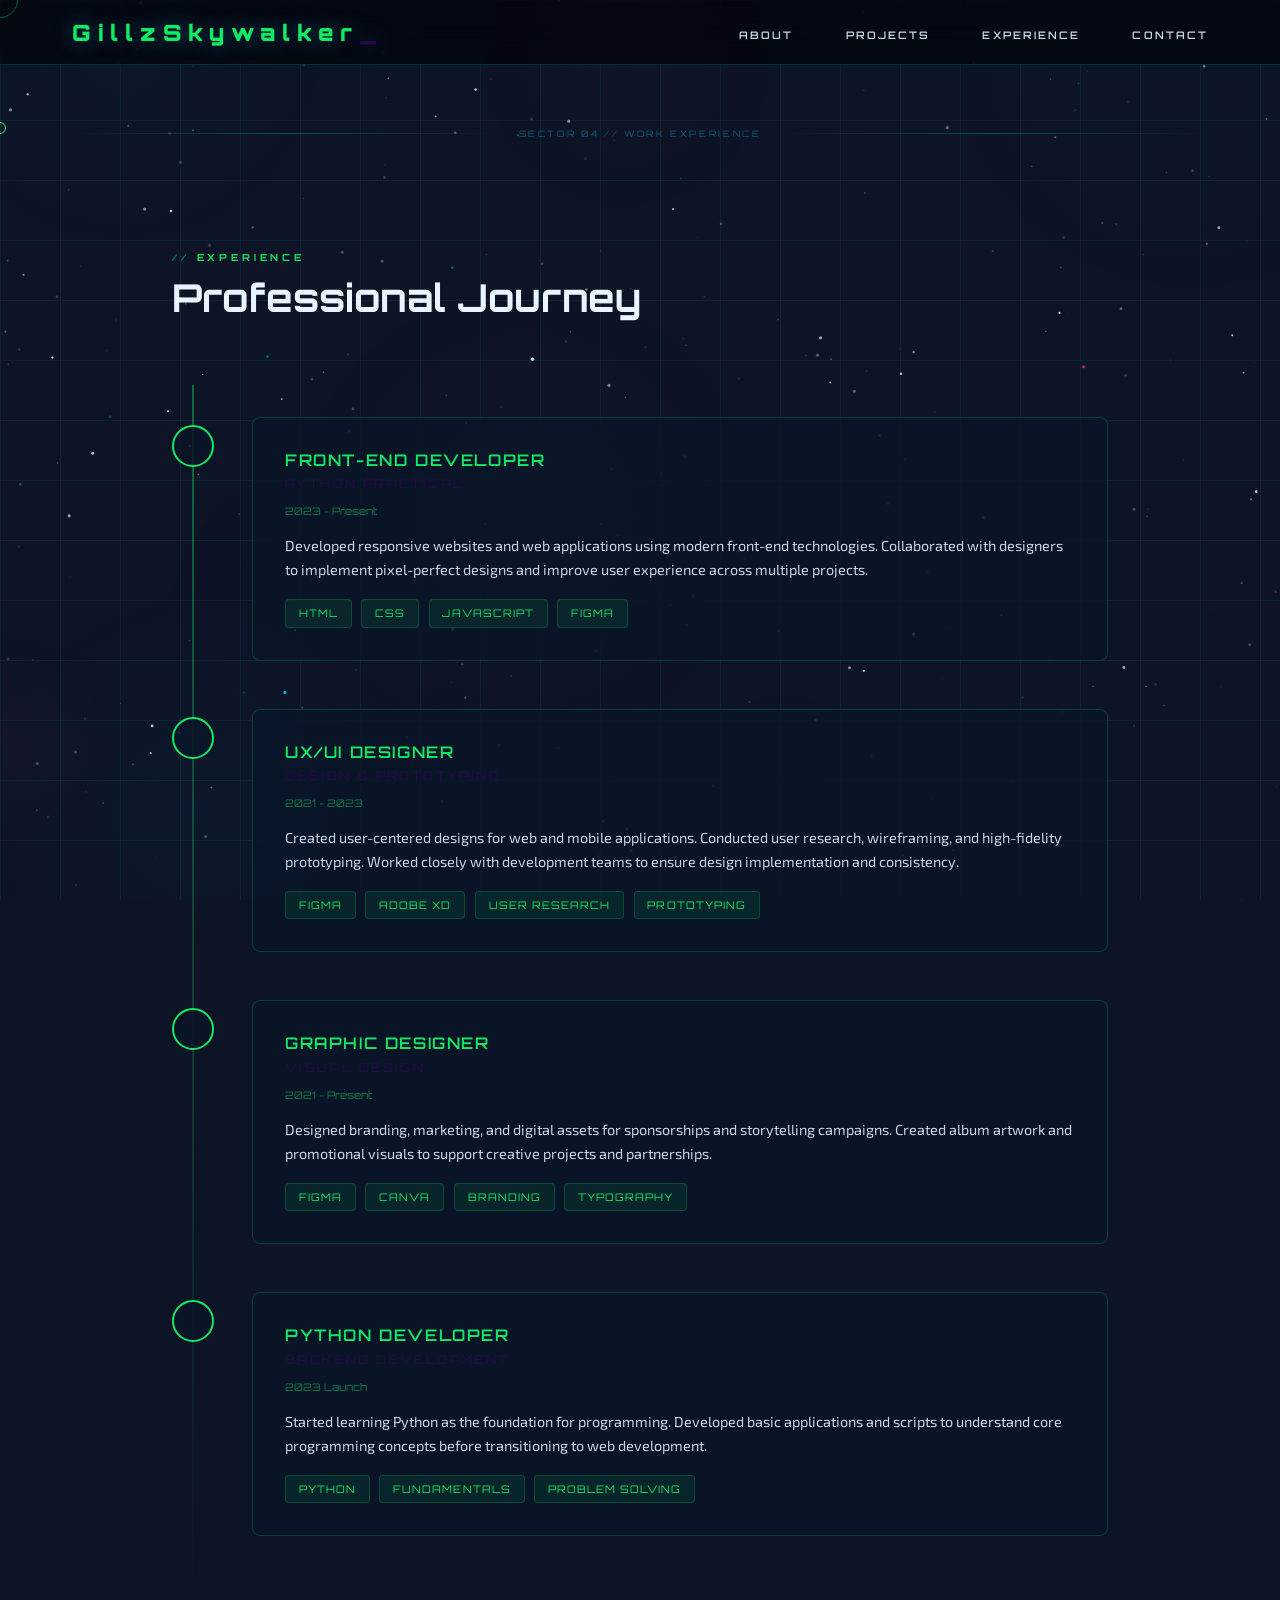
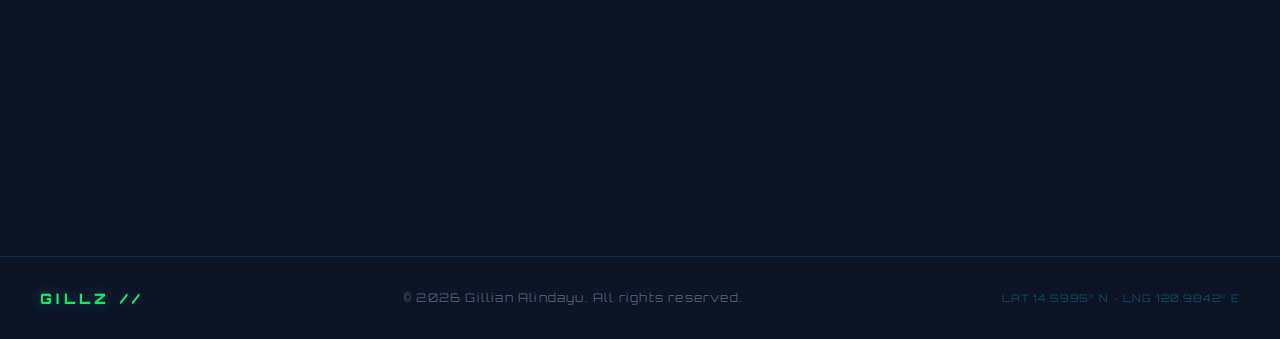
==== experience.html @ 7b13d386 "90% finished just need finalization" ====
<!DOCTYPE html>
<html lang="en">
<head>
  <meta charset="UTF-8">
  <meta name="viewport" content="width=device-width, initial-scale=1.0">
  <title>Experience - GILLZ</title>
  <link href="https://fonts.googleapis.com/css2?family=Orbitron:wght@400;600;700;900&family=Exo+2:ital,wght@0,300;0,400;0,600;1,300&display=swap" rel="stylesheet">
  <link rel="stylesheet" href="https://cdnjs.cloudflare.com/ajax/libs/font-awesome/6.4.0/css/all.min.css">
  <link rel="stylesheet" href="styles.css">
  <style>
    :root {
      --void: #0d1426;
      --deep: #0f1830;
      --nebula-blue: #132440;
      --star-white: #e8f4ff;
      --cyan: #12ea65;
      --cyan-dim: rgba(18,234,101,0.12);
      --cyan-glow: rgba(0,212,255,0.4);
      --magenta: #2a0a4a;
      --mag-dim: rgba(255,45,120,0.12);
      --gold: #ffd166;
      --text-body: #c8d8e8;
      --grid-line: rgba(0,212,255,0.08);
      --card-bg: rgba(10,22,40,0.85);
    }

    * {
      margin: 0;
      padding: 0;
      box-sizing: border-box;
    }

    html {
      scroll-behavior: smooth;
    }

    body {
      font-family: 'Exo 2', sans-serif;
      background-color: var(--void);
      color: var(--star-white);
      overflow-x: hidden;
      cursor: none;
    }

    /* ─── CANVAS & GRID ─── */
    #starfield {
      position: fixed;
      top: 0;
      left: 0;
      width: 100%;
      height: 100%;
      z-index: 0;
      pointer-events: none;
    }

    body::before {
      content: '';
      position: fixed;
      inset: 0;
      background-image:
        linear-gradient(var(--grid-line) 1px, transparent 1px),
        linear-gradient(90deg, var(--grid-line) 1px, transparent 1px);
      background-size: 60px 60px;
      z-index: 1;
      pointer-events: none;
    }

    /* ─── CUSTOM CURSOR ─── */
    .cursor {
      width: 12px;
      height: 12px;
      border: 1.5px solid var(--cyan);
      border-radius: 50%;
      position: fixed;
      pointer-events: none;
      transform: translate(-50%, -50%);
      transition: transform 0.1s, width 0.2s, height 0.2s, background 0.2s;
      z-index: 10000;
      mix-blend-mode: screen;
    }

    .cursor-ring {
      width: 36px;
      height: 36px;
      border: 1px solid rgba(18,234,101,0.4);
      border-radius: 50%;
      position: fixed;
      pointer-events: none;
      transform: translate(-50%, -50%);
      transition: transform 0.12s ease-out, width 0.3s, height 0.3s;
      z-index: 9999;
    }

    /* ─── NAV ─── */
    header {
      position: fixed;
      top: 0;
      width: 100%;
      z-index: 1000;
      backdrop-filter: blur(16px);
      background: rgba(2,4,9,0.7);
      border-bottom: 1px solid rgba(0,212,255,0.2);
    }

    .navbar {
      max-width: 1200px;
      margin: 0 auto;
      display: flex;
      align-items: center;
      justify-content: space-between;
      padding: 0 2rem;
      height: 64px;
    }

    .brand {
      font-family: 'Orbitron', monospace;
      font-size: 1.4rem;
      font-weight: 900;
      letter-spacing: 0.3em;
      color: var(--cyan);
      text-shadow: 0 0 20px var(--cyan-glow);
      position: relative;
    }

    .nav-links {
      display: flex;
      list-style: none;
      gap: 2.5rem;
    }

    .nav-links a {
      font-family: 'Orbitron', monospace;
      font-size: 0.65rem;
      font-weight: 600;
      letter-spacing: 0.2em;
      text-transform: uppercase;
      color: var(--text-body);
      text-decoration: none;
      position: relative;
      transition: color 0.3s;
    }

    .nav-links a:hover {
      color: var(--cyan);
    }

    /* ─── SECTION DIVIDER ─── */
    .section-divider {
      display: flex;
      align-items: center;
      gap: 1rem;
      max-width: 1200px;
      margin: 0 auto;
      padding: 0 2rem;
      margin-top: 8rem;
      position: relative;
      z-index: 2;
    }

    .section-divider::before,
    .section-divider::after {
      content: '';
      flex: 1;
      height: 1px;
      background: linear-gradient(90deg, transparent, rgba(0,212,255,0.3), transparent);
    }

    .section-divider span {
      font-family: 'Orbitron', monospace;
      font-size: 0.55rem;
      letter-spacing: 0.3em;
      color: rgba(0,212,255,0.4);
      text-transform: uppercase;
      white-space: nowrap;
    }

    /* ─── EXPERIENCE SECTION ─── */
    .experience-section {
      padding: 7rem 2rem;
      max-width: 1000px;
      margin: 0 auto;
      position: relative;
      z-index: 2;
    }

    .section-header {
      margin-bottom: 4rem;
    }

    .section-header h2 {
      font-family: 'Orbitron', monospace;
      font-size: 0.6rem;
      letter-spacing: 0.4em;
      color: var(--cyan);
      text-transform: uppercase;
      margin-bottom: 0.6rem;
    }

    .section-header h2::before {
      content: '// ';
      opacity: 0.5;
    }

    .section-header .big-title {
      font-family: 'Orbitron', monospace;
      font-size: clamp(1.8rem, 3vw, 2.6rem);
      font-weight: 700;
      color: var(--star-white);
    }

    .timeline {
      position: relative;
      padding: 2rem 0;
    }

    .timeline::before {
      content: '';
      position: absolute;
      left: 20px;
      top: 0;
      bottom: 0;
      width: 2px;
      background: linear-gradient(180deg, rgba(18,234,101,0.4), transparent);
    }

    .experience-item {
      position: relative;
      margin-bottom: 3rem;
      padding-left: 80px;
    }

    .experience-item::before {
      content: '';
      position: absolute;
      left: 0;
      top: 8px;
      width: 42px;
      height: 42px;
      background: var(--card-bg);
      border: 2px solid var(--cyan);
      border-radius: 50%;
      display: flex;
      align-items: center;
      justify-content: center;
    }

    .experience-card {
      background: var(--card-bg);
      border: 1px solid rgba(18,234,101,0.2);
      border-radius: 8px;
      padding: 2rem;
      transition: all 0.3s cubic-bezier(0.34, 1.56, 0.64, 1);
    }

    .experience-card:hover {
      border-color: rgba(18,234,101,0.4);
      transform: translateX(8px);
      box-shadow: 0 8px 32px rgba(18,234,101,0.1);
    }

    .experience-card h3 {
      font-family: 'Orbitron', monospace;
      font-size: 1rem;
      font-weight: 600;
      color: var(--cyan);
      margin-bottom: 0.4rem;
      text-transform: uppercase;
      letter-spacing: 0.1em;
    }

    .experience-card .role {
      font-family: 'Orbitron', monospace;
      font-size: 0.75rem;
      letter-spacing: 0.2em;
      color: var(--magenta);
      text-transform: uppercase;
      margin-bottom: 0.8rem;
    }

    .experience-card .duration {
      font-family: 'Orbitron', monospace;
      font-size: 0.65rem;
      color: rgba(18,234,101,0.5);
      margin-bottom: 1rem;
    }

    .experience-card p {
      color: var(--text-body);
      font-size: 0.9rem;
      line-height: 1.7;
      margin-bottom: 1rem;
    }

    .skills-list {
      display: flex;
      flex-wrap: wrap;
      gap: 0.6rem;
      margin-top: 1rem;
    }

    .skill-tag {
      font-family: 'Orbitron', monospace;
      font-size: 0.65rem;
      letter-spacing: 0.1em;
      padding: 0.4rem 0.8rem;
      background: rgba(18,234,101,0.08);
      border: 1px solid rgba(18,234,101,0.2);
      color: var(--cyan);
      text-transform: uppercase;
      border-radius: 4px;
      transition: all 0.3s;
    }

    .skill-tag:hover {
      background: rgba(18,234,101,0.15);
      border-color: rgba(18,234,101,0.4);
    }

    footer {
      position: relative;
      z-index: 2;
      border-top: 1px solid rgba(0,212,255,0.15);
      padding: 2rem;
      text-align: center;
      margin-top: 8rem;
    }

    .footer-inner {
      max-width: 1200px;
      margin: 0 auto;
      display: flex;
      justify-content: space-between;
      align-items: center;
      flex-wrap: wrap;
      gap: 1rem;
    }

    .footer-brand {
      font-family: 'Orbitron', monospace;
      font-size: 0.9rem;
      font-weight: 900;
      letter-spacing: 0.3em;
      color: var(--cyan);
      text-shadow: 0 0 15px var(--cyan-glow);
    }

    .footer-copy {
      font-size: 0.75rem;
      color: rgba(168,200,232,0.4);
      font-family: 'Orbitron', monospace;
      letter-spacing: 0.1em;
    }

    /* ─── RESPONSIVE ─── */
    @media (max-width: 768px) {
      .nav-links {
        gap: 1.5rem;
        font-size: 0.6rem;
      }

      .experience-section {
        padding: 5rem 1.5rem;
      }

      .timeline {
        padding-left: 0;
      }

      .timeline::before {
        display: none;
      }

      .experience-item {
        padding-left: 0;
        margin-bottom: 2rem;
      }

      .experience-item::before {
        display: none;
      }

      .experience-card {
        padding: 1.5rem;
      }

      .footer-inner {
        flex-direction: column;
        text-align: center;
      }
    }
  </style>
</head>
<body>
  <!-- Cursor -->
  <div class="cursor" id="cursor"></div>
  <div class="cursor-ring" id="cursorRing"></div>

  <!-- Starfield -->
  <canvas id="starfield"></canvas>

  <!-- NAV -->
  <header>
    <nav class="navbar">
      <div class="brand">GillzSkywalker</div>
      <ul class="nav-links">
        <li><a href="index.html#about">About</a></li>
        <li><a href="index.html#projects">Projects</a></li>
        <li><a href="experience.html">Experience</a></li>
        <li><a href="index.html#contact">Contact</a></li>
      </ul>
    </nav>
  </header>

  <!-- EXPERIENCE -->
  <div class="section-divider"><span>Sector 04 // Work Experience</span></div>

  <section class="experience-section">
    <div class="section-header">
      <h2>Experience</h2>
      <p class="big-title">Professional Journey</p>
    </div>

    <div class="timeline">
      <div class="experience-item">
        <div class="experience-card">
          <h3>Front-End Developer</h3>
          <div class="role">Python practical</div>
          <div class="duration">2023 - Present</div>
          <p>Developed responsive websites and web applications using modern front-end technologies. Collaborated with designers to implement pixel-perfect designs and improve user experience across multiple projects.</p>
          <div class="skills-list">
            <span class="skill-tag">HTML</span>
            <span class="skill-tag">CSS</span>
            <span class="skill-tag">JavaScript</span>
            <span class="skill-tag">Figma</span>
          </div>
        </div>
      </div>

      <div class="experience-item">
        <div class="experience-card">
          <h3>UX/UI Designer</h3>
          <div class="role">Design & Prototyping</div>
          <div class="duration">2021 - 2023</div>
          <p>Created user-centered designs for web and mobile applications. Conducted user research, wireframing, and high-fidelity prototyping. Worked closely with development teams to ensure design implementation and consistency.</p>
          <div class="skills-list">
            <span class="skill-tag">Figma</span>
            <span class="skill-tag">Adobe XD</span>
            <span class="skill-tag">User Research</span>
            <span class="skill-tag">Prototyping</span>
          </div>
        </div>
      </div>

      <div class="experience-item">
        <div class="experience-card">
          <h3>Graphic Designer</h3>
          <div class="role">Visual Design</div>
          <div class="duration">2021 - Present</div>
          <p>Designed branding, marketing, and digital assets for sponsorships and storytelling campaigns. Created album artwork and promotional visuals to support creative projects and partnerships.</p>
          <div class="skills-list">
            <span class="skill-tag">Figma</span>
            <span class="skill-tag">Canva</span>
            <span class="skill-tag">Branding</span>
            <span class="skill-tag">Typography</span>
          </div>
        </div>
      </div>

      <div class="experience-item">
        <div class="experience-card">
          <h3>Python Developer</h3>
          <div class="role">Backend Development</div>
          <div class="duration">2023 Launch</div>
          <p>Started learning Python as the foundation for programming. Developed basic applications and scripts to understand core programming concepts before transitioning to web development.</p>
          <div class="skills-list">
            <span class="skill-tag">Python</span>
            <span class="skill-tag">Fundamentals</span>
            <span class="skill-tag">Problem Solving</span>
          </div>
        </div>
      </div>
    </div>
  </section>

  <!-- FOOTER -->
  <footer>
    <div class="footer-inner">
      <div class="footer-brand">GILLZ //</div>
      <div class="footer-copy">&copy; 2026 Gillian Alindayu. All rights reserved.</div>
      <div class="footer-coords">LAT 14.5995° N · LNG 120.9842° E</div>
    </div>
  </footer>

  <script src="script.js"></script>
</body>
</html>
---- styles.css ----
:root {
      --void: #020409;
      --deep: #050d1a;
      --nebula-blue: #0a1628;
      --star-white: #e8f4ff;
      --cyan: #00d4ff;
      --cyan-dim: rgba(0,212,255,0.15);
      --cyan-glow: rgba(0,212,255,0.4);
      --magenta: #2a0a4a;
      --mag-dim: rgba(255,45,120,0.15);
      --gold: #ffd166;
      --text-body: #a8c8e8;
      --grid-line: rgba(0,212,255,0.06);
      --card-bg: rgba(10,22,40,0.8);
    }

    *, *::before, *::after { margin: 0; padding: 0; box-sizing: border-box; }

    html { scroll-behavior: smooth; }

    body {
      font-family: 'Exo 2', sans-serif;
      background-color: var(--void);
      color: var(--star-white);
      overflow-x: hidden;
      cursor: none;
    }

    /* ─── CUSTOM CURSOR ─── */
    .cursor {
      width: 12px; height: 12px;
      border: 1.5px solid var(--cyan);
      border-radius: 50%;
      position: fixed; pointer-events: none;
      transform: translate(-50%,-50%);
      transition: transform 0.1s, width 0.2s, height 0.2s, background 0.2s;
      z-index: 10000;
      mix-blend-mode: screen;
    }
    .cursor-ring {
      width: 36px; height: 36px;
      border: 1px solid rgba(0,212,255,0.4);
      border-radius: 50%;
      position: fixed; pointer-events: none;
      transform: translate(-50%,-50%);
      transition: transform 0.12s ease-out, width 0.3s, height 0.3s;
      z-index: 9999;
    }
    body:hover .cursor { opacity: 1; }

    /* ─── STARFIELD CANVAS ─── */
    #starfield {
      position: fixed; top: 0; left: 0;
      width: 100%; height: 100%;
      z-index: 0; pointer-events: none;
    }

    /* ─── GRID OVERLAY ─── */
    body::before {
      content: '';
      position: fixed; inset: 0;
      background-image:
        linear-gradient(var(--grid-line) 1px, transparent 1px),
        linear-gradient(90deg, var(--grid-line) 1px, transparent 1px);
      background-size: 60px 60px;
      z-index: 1; pointer-events: none;
    }

    /* ─── NAV ─── */
    header {
      position: fixed; top: 0; width: 100%;
      z-index: 1000;
      backdrop-filter: blur(16px);
      background: rgba(2,4,9,0.7);
      border-bottom: 1px solid rgba(0,212,255,0.12);
    }

    .navbar {
      max-width: 1200px; margin: 0 auto;
      display: flex; align-items: center; justify-content: space-between;
      padding: 0 2rem; height: 64px;
    }

    .brand {
      font-family: 'Orbitron', monospace;
      font-size: 1.4rem; font-weight: 900;
      letter-spacing: 0.3em;
      color: var(--cyan);
      text-shadow: 0 0 20px var(--cyan-glow);
      position: relative;
    }
    .brand::after {
      content: '_';
      animation: blink 1s step-end infinite;
      color: var(--magenta);
    }
    @keyframes blink { 50% { opacity: 0; } }

    .nav-links {
      display: flex; list-style: none; gap: 2.5rem;
    }
    .nav-links a {
      font-family: 'Orbitron', monospace;
      font-size: 0.65rem; font-weight: 600;
      letter-spacing: 0.2em; text-transform: uppercase;
      color: var(--text-body); text-decoration: none;
      position: relative; transition: color 0.3s;
    }
    .nav-links a::before {
      content: '> ';
      color: var(--cyan); opacity: 0;
      transition: opacity 0.2s;
    }
    .nav-links a:hover { color: var(--cyan); }
    .nav-links a:hover::before { opacity: 1; }

    .nav-toggle {
      display: none;
      background: none; border: 1px solid var(--cyan);
      color: var(--cyan); padding: 0.3rem 0.6rem;
      font-size: 1.1rem; cursor: none;
      font-family: 'Orbitron', monospace;
    }

    /* ─── SECTIONS BASE ─── */
    section { position: relative; z-index: 2; }

    /* ─── HERO ─── */
    .hero {
      min-height: 100vh;
      display: flex; flex-direction: column;
      align-items: center; justify-content: center;
      text-align: center;
      padding: 6rem 2rem 4rem;
      overflow: hidden;
    }

    .hero-eyebrow {
      font-family: 'Orbitron', monospace;
      font-size: 0.65rem; letter-spacing: 0.4em;
      color: var(--magenta); text-transform: uppercase;
      margin-bottom: 1.5rem;
      opacity: 0; animation: fadeUp 0.8s 0.3s forwards;
    }

    .hero h1 {
      font-family: 'Orbitron', monospace;
      font-size: clamp(2.8rem, 7vw, 6.5rem);
      font-weight: 900;
      letter-spacing: 0.05em;
      line-height: 1.05;
      background: linear-gradient(135deg, var(--star-white) 0%, var(--cyan) 50%, var(--magenta) 100%);
      -webkit-background-clip: text;
      -webkit-text-fill-color: transparent;
      background-clip: text;
      filter: drop-shadow(0 0 40px rgba(0,212,255,0.25));
      opacity: 0; animation: fadeUp 0.9s 0.5s forwards;
    }

    .hero-sub {
      margin-top: 1.5rem;
      font-size: 1rem; font-weight: 300; font-style: italic;
      color: var(--text-body); letter-spacing: 0.08em;
      max-width: 520px;
      opacity: 0; animation: fadeUp 0.9s 0.7s forwards;
    }

    .hero-tags {
      display: flex; gap: 0.8rem; flex-wrap: wrap;
      justify-content: center; margin-top: 2.5rem;
      opacity: 0; animation: fadeUp 0.9s 0.9s forwards;
    }
    .tag {
      font-family: 'Orbitron', monospace;
      font-size: 0.6rem; letter-spacing: 0.15em;
      padding: 0.4rem 1rem;
      border: 1px solid rgba(0,212,255,0.3);
      color: var(--cyan); background: var(--cyan-dim);
      text-transform: uppercase;
      clip-path: polygon(8px 0%, 100% 0%, calc(100% - 8px) 100%, 0% 100%);
    }

    .hero-cta {
      margin-top: 3.5rem;
      opacity: 0; animation: fadeUp 0.9s 1.1s forwards;
    }
    .btn-primary {
      font-family: 'Orbitron', monospace;
      font-size: 0.7rem; letter-spacing: 0.2em;
      text-transform: uppercase; text-decoration: none;
      color: var(--void);
      background: linear-gradient(135deg, var(--cyan), #0099bb);
      padding: 0.9rem 2.5rem;
      display: inline-block;
      clip-path: polygon(12px 0%, 100% 0%, calc(100% - 12px) 100%, 0% 100%);
      transition: filter 0.3s, transform 0.3s;
      box-shadow: 0 0 30px rgba(0,212,255,0.3);
    }
    .btn-primary:hover {
      filter: brightness(1.2);
      transform: translateY(-2px);
      box-shadow: 0 0 50px rgba(0,212,255,0.5);
    }

    /* Orbiting ring decoration */
    .orbit-ring {
      position: absolute;
      border-radius: 50%;
      border: 1px solid;
      animation: spin linear infinite;
      pointer-events: none;
    }
    .orbit-ring-1 {
      width: 380px; height: 380px;
      border-color: rgba(0,212,255,0.08);
      top: 50%; left: 50%;
      margin-top: -190px; margin-left: -190px;
      animation-duration: 30s;
    }
    .orbit-ring-2 {
      width: 560px; height: 560px;
      border-color: rgba(255,45,120,0.05);
      top: 50%; left: 50%;
      margin-top: -280px; margin-left: -280px;
      animation-duration: 50s;
      animation-direction: reverse;
    }
    .orbit-dot {
      position: absolute;
      width: 6px; height: 6px;
      background: var(--cyan);
      border-radius: 50%;
      top: -3px; left: 50%;
      margin-left: -3px;
      box-shadow: 0 0 10px var(--cyan);
    }
    .orbit-ring-2 .orbit-dot { background: var(--magenta); box-shadow: 0 0 10px var(--magenta); }

    @keyframes spin { from { transform: rotate(0deg); } to { transform: rotate(360deg); } }
    @keyframes fadeUp {
      from { opacity: 0; transform: translateY(30px); }
      to { opacity: 1; transform: translateY(0); }
    }

    /* ─── DIVIDER ─── */
    .section-divider {
      display: flex; align-items: center; gap: 1rem;
      max-width: 1200px; margin: 0 auto;
      padding: 0 2rem;
    }
    .section-divider::before, .section-divider::after {
      content: ''; flex: 1;
      height: 1px;
      background: linear-gradient(90deg, transparent, rgba(0,212,255,0.3), transparent);
    }
    .section-divider span {
      font-family: 'Orbitron', monospace;
      font-size: 0.55rem; letter-spacing: 0.3em;
      color: rgba(0,212,255,0.4); text-transform: uppercase;
      white-space: nowrap;
    }

    /* ─── ABOUT ─── */
    .about {
      padding: 7rem 2rem;
      max-width: 1200px; margin: 0 auto;
      display: grid;
      grid-template-columns: 300px 1fr;
      gap: 5rem; align-items: center;
    }

    .profile-frame {
      position: relative;
    }
    .profile-pic {
      width: 100%; aspect-ratio: 1;
      object-fit: cover;
      display: block;
      clip-path: polygon(20px 0%, 100% 0%, 100% calc(100% - 20px), calc(100% - 20px) 100%, 0% 100%, 0% 20px);
      border: 2px solid rgba(0,212,255,0.2);
      filter: saturate(0.8) contrast(1.1);
      transition: filter 0.4s;
    }
    .profile-frame:hover .profile-pic { filter: saturate(1.1) contrast(1.1); }

    .profile-frame::before {
      content: '';
      position: absolute; inset: -8px;
      clip-path: polygon(20px 0%, 100% 0%, 100% calc(100% - 20px), calc(100% - 20px) 100%, 0% 100%, 0% 20px);
      border: 1px solid rgba(0,212,255,0.15);
      z-index: -1;
    }

    .scan-line {
      position: absolute; width: 100%; height: 2px;
      background: linear-gradient(90deg, transparent, var(--cyan), transparent);
      opacity: 0;
      animation: scan 4s ease-in-out 2s infinite;
      pointer-events: none;
    }
    @keyframes scan {
      0% { top: 0; opacity: 0; }
      10% { opacity: 0.6; }
      90% { opacity: 0.6; }
      100% { top: 100%; opacity: 0; }
    }

    .profile-label {
      position: absolute; bottom: -1rem; right: -1rem;
      font-family: 'Orbitron', monospace;
      font-size: 0.55rem; letter-spacing: 0.2em;
      color: var(--magenta);
      background: var(--deep);
      border: 1px solid rgba(255,45,120,0.3);
      padding: 0.3rem 0.8rem;
    }

    .about-text h2 {
      font-family: 'Orbitron', monospace;
      font-size: 0.6rem; letter-spacing: 0.4em;
      color: var(--cyan); text-transform: uppercase;
      margin-bottom: 0.8rem;
    }
    .about-text h2::before { content: '// '; opacity: 0.5; }

    .about-name {
      font-family: 'Orbitron', monospace;
      font-size: clamp(1.6rem, 3vw, 2.4rem);
      font-weight: 700; color: var(--star-white);
      margin-bottom: 1.5rem;
      text-shadow: 0 0 30px rgba(0,212,255,0.2);
    }

    .about-text p {
      color: var(--text-body);
      font-size: 0.92rem; line-height: 1.9;
      margin-bottom: 1rem;
      font-weight: 300;
    }

    .skills-row {
      display: flex; flex-wrap: wrap; gap: 0.6rem;
      margin-top: 2rem;
    }
    .skill-chip {
      font-family: 'Orbitron', monospace;
      font-size: 0.55rem; letter-spacing: 0.12em;
      padding: 0.35rem 0.8rem;
      border: 1px solid rgba(255,209,102,0.35);
      color: var(--gold); background: rgba(255,209,102,0.07);
      text-transform: uppercase;
    }

    .skill-cards {
      display: grid;
      grid-template-columns: repeat(auto-fit, minmax(220px, 1fr));
      gap: 1.2rem;
      margin-top: 2rem;
    }
    .skill-card {
      background: rgba(10,22,40,0.8);
      border: 1px solid rgba(0,212,255,0.12);
      border-radius: 12px;
      padding: 1.25rem 1.5rem;
      box-shadow: 0 0 20px rgba(0,212,255,0.08);
      transition: transform 0.25s ease, border-color 0.25s ease;
    }
    .skill-card:hover {
      transform: translateY(-4px);
      border-color: rgba(0,212,255,0.25);
    }
    .skill-card h3 {
      font-family: 'Orbitron', monospace;
      font-size: 0.85rem;
      letter-spacing: 0.1em;
      color: var(--cyan);
      margin-bottom: 0.7rem;
      text-transform: uppercase;
    }
    .skill-card p {
      font-size: 0.9rem;
      color: var(--text-body);
      line-height: 1.6;
      font-weight: 300;
    }

    /* ─── PROJECTS ─── */
    .projects-section {
      padding: 7rem 2rem;
      max-width: 1200px; margin: 0 auto;
    }

    .section-header {
      margin-bottom: 4rem;
    }
    .section-header h2 {
      font-family: 'Orbitron', monospace;
      font-size: 0.6rem; letter-spacing: 0.4em;
      color: var(--cyan); text-transform: uppercase;
      margin-bottom: 0.6rem;
    }
    .section-header h2::before { content: '// '; opacity: 0.5; }
    .section-header .big-title {
      font-family: 'Orbitron', monospace;
      font-size: clamp(1.8rem, 3vw, 2.6rem);
      font-weight: 700; color: var(--star-white);
    }

    .project-list {
      display: grid;
      grid-template-columns: repeat(auto-fill, minmax(300px, 1fr));
      gap: 1.5rem;
    }

    .project-card {
      background: var(--card-bg);
      border: 1px solid rgba(0,212,255,0.12);
      padding: 2rem;
      position: relative;
      transition: border-color 0.3s, transform 0.3s;
      overflow: hidden;
    }
    .project-card::before {
      content: '';
      position: absolute; top: 0; left: 0;
      width: 3px; height: 100%;
      background: linear-gradient(180deg, var(--cyan), var(--magenta));
      opacity: 0; transition: opacity 0.3s;
    }
    .project-card:hover { border-color: rgba(0,212,255,0.35); transform: translateY(-4px); }
    .project-card:hover::before { opacity: 1; }

    .card-num {
      font-family: 'Orbitron', monospace;
      font-size: 2.5rem; font-weight: 900;
      color: rgba(0,212,255,0.06);
      position: absolute; top: 1rem; right: 1.5rem;
      line-height: 1; pointer-events: none;
    }

    .project-card h3 {
      font-family: 'Orbitron', monospace;
      font-size: 0.85rem; font-weight: 600;
      letter-spacing: 0.1em; text-transform: uppercase;
      color: var(--star-white); margin-bottom: 0.8rem;
    }
    .project-card p {
      font-size: 0.85rem; color: var(--text-body);
      line-height: 1.7; font-weight: 300;
    }
    .card-link {
      display: inline-block; margin-top: 1.5rem;
      font-family: 'Orbitron', monospace;
      font-size: 0.6rem; letter-spacing: 0.15em;
      color: var(--cyan); text-decoration: none;
      text-transform: uppercase;
      border-bottom: 1px solid transparent;
      transition: border-color 0.2s;
    }
    .card-link:hover { border-color: var(--cyan); }
    .card-link::after { content: ' →'; }

    /* ─── CONTACT ─── */
    .contact-section {
      padding: 7rem 2rem;
      max-width: 760px; margin: 0 auto;
    }

    .contact-section .section-header { text-align: center; }

    .contact-intro {
      text-align: center; margin-bottom: 3rem;
      font-size: 0.9rem; color: var(--text-body);
      font-weight: 300; line-height: 1.8;
    }

    #contact-form {
      display: grid; gap: 1.2rem;
    }

    .form-field { position: relative; }

    .form-label {
      display: block;
      font-family: 'Orbitron', monospace;
      font-size: 0.55rem; letter-spacing: 0.25em;
      color: rgba(0,212,255,0.6); text-transform: uppercase;
      margin-bottom: 0.5rem;
    }
    .form-label::before { content: '> '; }

    input, textarea {
      width: 100%;
      background: rgba(10,22,40,0.6);
      border: 1px solid rgba(0,212,255,0.15);
      color: var(--star-white);
      font-family: 'Exo 2', sans-serif;
      font-size: 0.9rem; font-weight: 300;
      padding: 0.9rem 1.2rem;
      outline: none;
      transition: border-color 0.3s, box-shadow 0.3s;
      resize: none;
      caret-color: var(--cyan);
    }
    input:focus, textarea:focus {
      border-color: rgba(0,212,255,0.5);
      box-shadow: 0 0 20px rgba(0,212,255,0.08), inset 0 0 10px rgba(0,212,255,0.03);
    }
    input::placeholder, textarea::placeholder { color: rgba(168,200,232,0.3); }

    .btn-submit {
      font-family: 'Orbitron', monospace;
      font-size: 0.7rem; letter-spacing: 0.25em;
      text-transform: uppercase;
      color: var(--void);
      background: linear-gradient(135deg, var(--magenta), #cc1155);
      border: none; cursor: none;
      padding: 1rem 2.5rem;
      clip-path: polygon(12px 0%, 100% 0%, calc(100% - 12px) 100%, 0% 100%);
      transition: filter 0.3s, transform 0.3s;
      box-shadow: 0 0 30px rgba(255,45,120,0.25);
      justify-self: end;
      width: 100%;
      margin-top: 0.5rem;
    }
    .btn-submit:hover {
      filter: brightness(1.2);
      transform: translateY(-2px);
      box-shadow: 0 0 50px rgba(255,45,120,0.4);
    }

    .form-note {
      font-size: 0.75rem; color: rgba(0,212,255,0.5);
      font-family: 'Orbitron', monospace; letter-spacing: 0.1em;
      text-align: center; margin-top: 0.5rem;
    }

    /* ─── FOOTER ─── */
    footer {
      position: relative; z-index: 2;
      border-top: 1px solid rgba(0,212,255,0.08);
      padding: 2rem;
      text-align: center;
    }
    .footer-inner {
      max-width: 1200px; margin: 0 auto;
      display: flex; justify-content: space-between; align-items: center;
      flex-wrap: wrap; gap: 1rem;
    }
    .footer-brand {
      font-family: 'Orbitron', monospace;
      font-size: 0.9rem; font-weight: 900;
      letter-spacing: 0.3em; color: var(--cyan);
      text-shadow: 0 0 15px var(--cyan-glow);
    }
    .footer-copy {
      font-size: 0.75rem; color: rgba(168,200,232,0.4);
      font-family: 'Orbitron', monospace; letter-spacing: 0.1em;
    }
    .footer-coords {
      font-size: 0.65rem; color: rgba(0,212,255,0.3);
      font-family: 'Orbitron', monospace; letter-spacing: 0.08em;
    }

    /* ─── SKILLS DESCRIPTION ─── */
    .skills-description {
      padding: 5rem 2rem;
      max-width: 900px;
      margin: 0 auto;
      display: flex;
      flex-wrap: wrap;
      gap: 2.5rem;
      justify-content: center;
      align-items: flex-start;
      text-align: left;
    }
    .skills-description h2 {
      width: 100%;
      font-family: 'Orbitron', monospace;
      font-size: 0.6rem;
      letter-spacing: 0.4em;
      color: var(--cyan);
      text-transform: uppercase;
      margin-bottom: 1.5rem;
      text-align: center;
    }
    .skills-description h2::before {
      content: '// ';
      opacity: 0.5;
    }
    .skills-description .description {
      flex: 1 1 360px;
      max-width: 520px;
      font-size: 0.95rem;
      color: var(--text-body);
      line-height: 1.8;
      font-weight: 300;
    }
    .skills-description .image-card {
      flex: 1 1 320px;
      display: flex;
      justify-content: center;
      align-items: center;
    }
    .skills-description .description-image {
      width: 100%;
      max-width: 460px;
      border-radius: 18px;
      object-fit: cover;
      box-shadow: 0 0 40px rgba(0, 212, 255, 0.15);
      border: 1px solid rgba(0, 212, 255, 0.1);
    }

    /* ─── SCROLL INDICATOR ─── */
    .scroll-line {
      position: absolute; bottom: 2.5rem; left: 50%;
      transform: translateX(-50%);
      display: flex; flex-direction: column; align-items: center; gap: 0.4rem;
    }
    .scroll-line span {
      font-family: 'Orbitron', monospace;
      font-size: 0.5rem; letter-spacing: 0.3em;
      color: rgba(0,212,255,0.4);
    }
    .scroll-track {
      width: 1px; height: 50px;
      background: rgba(0,212,255,0.15);
      position: relative; overflow: hidden;
    }
    .scroll-thumb {
      position: absolute; width: 100%; height: 40%;
      background: var(--cyan);
      animation: scrollDown 1.8s ease-in-out infinite;
    }
    @keyframes scrollDown {
      0% { top: -40%; } 100% { top: 140%; }
    }

    /* ─── RESPONSIVE ─── */
    @media (max-width: 768px) {
      .nav-toggle { display: block; }
      .nav-links {
        display: none;
        position: absolute; top: 64px; left: 0; right: 0;
        background: rgba(2,4,9,0.97);
        border-bottom: 1px solid rgba(0,212,255,0.12);
        flex-direction: column; align-items: center;
        gap: 0; padding: 1.5rem 0;
      }
      .nav-links.open { display: flex; }
      .nav-links li { width: 100%; text-align: center; padding: 0.8rem 0; }

      .about {
        grid-template-columns: 1fr;
        gap: 3rem; text-align: center;
        padding: 5rem 2rem;
      }
      .profile-frame { max-width: 260px; margin: 0 auto; }
      .skills-row { justify-content: center; }

      .orbit-ring-1 { width: 280px; height: 280px; margin-top: -140px; margin-left: -140px; }
      .orbit-ring-2 { width: 420px; height: 420px; margin-top: -210px; margin-left: -210px; }

      .footer-inner { flex-direction: column; text-align: center; }
    }
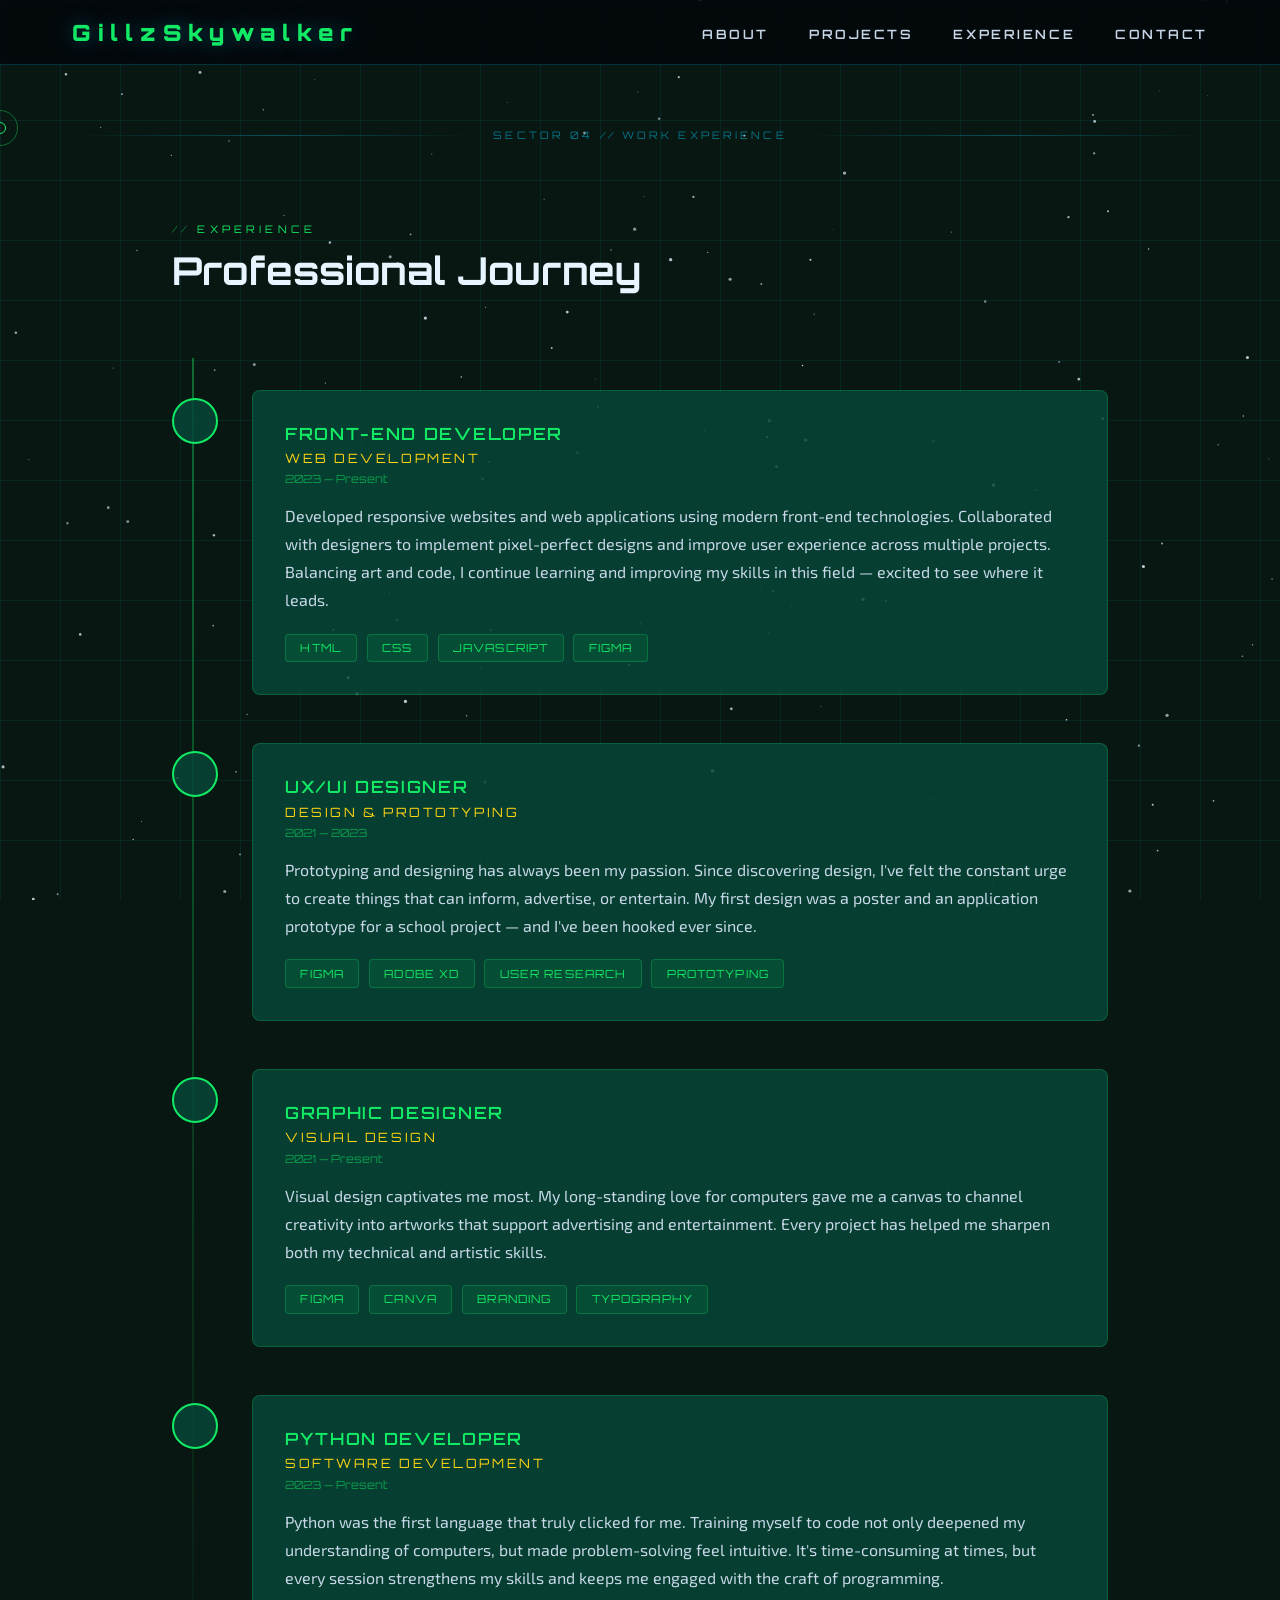
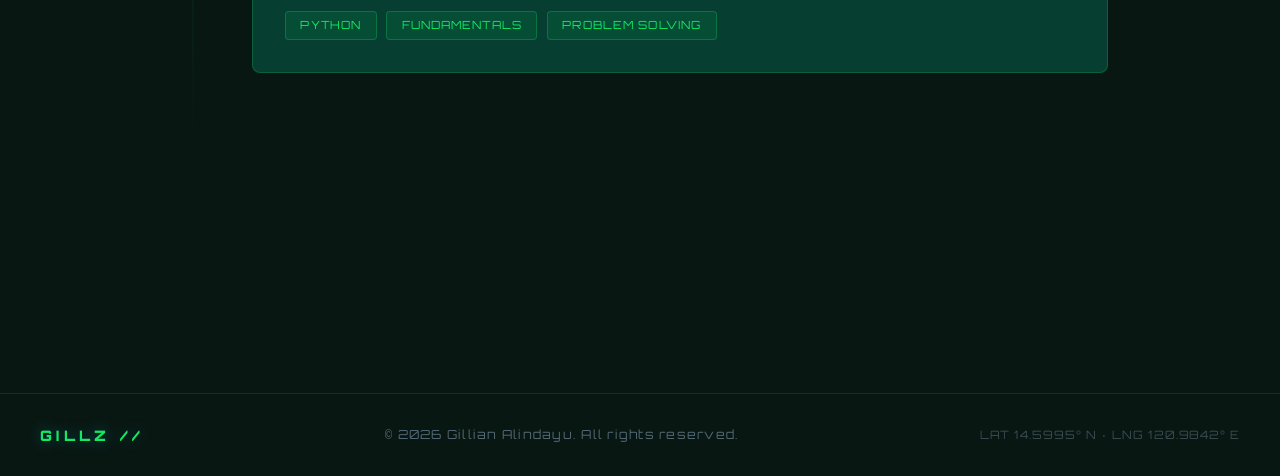
==== commit bd118885: "95.999% done" ====
--- a/experience.html
+++ b/experience.html
@@ -6,33 +6,24 @@
   <title>Experience - GILLZ</title>
   <link href="https://fonts.googleapis.com/css2?family=Orbitron:wght@400;600;700;900&family=Exo+2:ital,wght@0,300;0,400;0,600;1,300&display=swap" rel="stylesheet">
   <link rel="stylesheet" href="https://cdnjs.cloudflare.com/ajax/libs/font-awesome/6.4.0/css/all.min.css">
-  <link rel="stylesheet" href="styles.css">
   <style>
     :root {
-      --void: #0d1426;
+      --void: #091712;
       --deep: #0f1830;
       --nebula-blue: #132440;
       --star-white: #e8f4ff;
       --cyan: #12ea65;
-      --cyan-dim: rgba(18,234,101,0.12);
+      --cyan-dim: rgba(0,212,255,0.15);
       --cyan-glow: rgba(0,212,255,0.4);
-      --magenta: #2a0a4a;
-      --mag-dim: rgba(255,45,120,0.12);
+      --magenta: #ffd413;
       --gold: #ffd166;
       --text-body: #c8d8e8;
       --grid-line: rgba(0,212,255,0.08);
-      --card-bg: rgba(10,22,40,0.85);
-    }
-
-    * {
-      margin: 0;
-      padding: 0;
-      box-sizing: border-box;
-    }
-
-    html {
-      scroll-behavior: smooth;
-    }
+      --card-bg: rgba(7, 71, 56, 0.85);
+    }
+
+    * { margin: 0; padding: 0; box-sizing: border-box; }
+    html { scroll-behavior: smooth; }
 
     body {
       font-family: 'Exo 2', sans-serif;
@@ -40,62 +31,49 @@
       color: var(--star-white);
       overflow-x: hidden;
       cursor: none;
-    }
-
-    /* ─── CANVAS & GRID ─── */
+      font-size: 16px; /* base medium size */
+    }
+
+    /* ── STARFIELD & GRID ── */
     #starfield {
-      position: fixed;
-      top: 0;
-      left: 0;
-      width: 100%;
-      height: 100%;
-      z-index: 0;
-      pointer-events: none;
+      position: fixed; top: 0; left: 0;
+      width: 100%; height: 100%;
+      z-index: 0; pointer-events: none;
     }
 
     body::before {
       content: '';
-      position: fixed;
-      inset: 0;
+      position: fixed; inset: 0;
       background-image:
         linear-gradient(var(--grid-line) 1px, transparent 1px),
         linear-gradient(90deg, var(--grid-line) 1px, transparent 1px);
       background-size: 60px 60px;
-      z-index: 1;
-      pointer-events: none;
-    }
-
-    /* ─── CUSTOM CURSOR ─── */
+      z-index: 1; pointer-events: none;
+    }
+
+    /* ── CURSOR ── */
     .cursor {
-      width: 12px;
-      height: 12px;
+      width: 12px; height: 12px;
       border: 1.5px solid var(--cyan);
       border-radius: 50%;
-      position: fixed;
-      pointer-events: none;
+      position: fixed; pointer-events: none;
       transform: translate(-50%, -50%);
-      transition: transform 0.1s, width 0.2s, height 0.2s, background 0.2s;
-      z-index: 10000;
-      mix-blend-mode: screen;
-    }
-
+      transition: transform 0.1s, width 0.2s, height 0.2s;
+      z-index: 10000; mix-blend-mode: screen;
+    }
     .cursor-ring {
-      width: 36px;
-      height: 36px;
+      width: 36px; height: 36px;
       border: 1px solid rgba(18,234,101,0.4);
       border-radius: 50%;
-      position: fixed;
-      pointer-events: none;
+      position: fixed; pointer-events: none;
       transform: translate(-50%, -50%);
-      transition: transform 0.12s ease-out, width 0.3s, height 0.3s;
+      transition: transform 0.12s ease-out;
       z-index: 9999;
     }
 
-    /* ─── NAV ─── */
+    /* ── NAV ── */
     header {
-      position: fixed;
-      top: 0;
-      width: 100%;
+      position: fixed; top: 0; width: 100%;
       z-index: 1000;
       backdrop-filter: blur(16px);
       background: rgba(2,4,9,0.7);
@@ -103,123 +81,78 @@
     }
 
     .navbar {
-      max-width: 1200px;
-      margin: 0 auto;
-      display: flex;
-      align-items: center;
+      max-width: 1200px; margin: 0 auto;
+      display: flex; align-items: center;
       justify-content: space-between;
+      padding: 0 2rem; height: 64px;
+    }
+
+    .brand {
+      font-family: 'Orbitron', monospace;
+      font-size: 1.4rem; font-weight: 900;
+      letter-spacing: 0.3em; color: var(--cyan);
+      text-shadow: 0 0 20px var(--cyan-glow);
+    }
+
+    .nav-links { display: flex; list-style: none; gap: 2.5rem; }
+    .nav-links a {
+      font-family: 'Orbitron', monospace;
+      font-size: 0.8rem; font-weight: 600;
+      letter-spacing: 0.2em; text-transform: uppercase;
+      color: var(--text-body); text-decoration: none;
+      transition: color 0.3s;
+    }
+    .nav-links a:hover { color: var(--cyan); }
+
+    /* ── SECTION DIVIDER ── */
+    .section-divider {
+      display: flex; align-items: center; gap: 1rem;
+      max-width: 1200px; margin: 8rem auto 0;
       padding: 0 2rem;
-      height: 64px;
-    }
-
-    .brand {
-      font-family: 'Orbitron', monospace;
-      font-size: 1.4rem;
-      font-weight: 900;
-      letter-spacing: 0.3em;
-      color: var(--cyan);
-      text-shadow: 0 0 20px var(--cyan-glow);
-      position: relative;
-    }
-
-    .nav-links {
-      display: flex;
-      list-style: none;
-      gap: 2.5rem;
-    }
-
-    .nav-links a {
-      font-family: 'Orbitron', monospace;
-      font-size: 0.65rem;
-      font-weight: 600;
-      letter-spacing: 0.2em;
-      text-transform: uppercase;
-      color: var(--text-body);
-      text-decoration: none;
-      position: relative;
-      transition: color 0.3s;
-    }
-
-    .nav-links a:hover {
-      color: var(--cyan);
-    }
-
-    /* ─── SECTION DIVIDER ─── */
-    .section-divider {
-      display: flex;
-      align-items: center;
-      gap: 1rem;
-      max-width: 1200px;
-      margin: 0 auto;
-      padding: 0 2rem;
-      margin-top: 8rem;
-      position: relative;
-      z-index: 2;
-    }
-
+      position: relative; z-index: 2;
+    }
     .section-divider::before,
     .section-divider::after {
-      content: '';
-      flex: 1;
-      height: 1px;
+      content: ''; flex: 1; height: 1px;
       background: linear-gradient(90deg, transparent, rgba(0,212,255,0.3), transparent);
     }
-
     .section-divider span {
       font-family: 'Orbitron', monospace;
-      font-size: 0.55rem;
-      letter-spacing: 0.3em;
-      color: rgba(0,212,255,0.4);
-      text-transform: uppercase;
+      font-size: 0.65rem; letter-spacing: 0.3em;
+      color: rgba(0,212,255,0.5); text-transform: uppercase;
       white-space: nowrap;
     }
 
-    /* ─── EXPERIENCE SECTION ─── */
+    /* ── EXPERIENCE SECTION ── */
     .experience-section {
-      padding: 7rem 2rem;
-      max-width: 1000px;
-      margin: 0 auto;
-      position: relative;
-      z-index: 2;
-    }
-
-    .section-header {
-      margin-bottom: 4rem;
-    }
-
-    .section-header h2 {
-      font-family: 'Orbitron', monospace;
-      font-size: 0.6rem;
-      letter-spacing: 0.4em;
-      color: var(--cyan);
-      text-transform: uppercase;
+      padding: 5rem 2rem 7rem;
+      max-width: 1000px; margin: 0 auto;
+      position: relative; z-index: 2;
+    }
+
+    .section-header { margin-bottom: 4rem; }
+
+    .section-header .label {
+      font-family: 'Orbitron', monospace;
+      font-size: 0.65rem; letter-spacing: 0.4em;
+      color: var(--cyan); text-transform: uppercase;
       margin-bottom: 0.6rem;
-    }
-
-    .section-header h2::before {
-      content: '// ';
-      opacity: 0.5;
-    }
+      display: block;
+    }
+    .section-header .label::before { content: '// '; opacity: 0.5; }
 
     .section-header .big-title {
       font-family: 'Orbitron', monospace;
       font-size: clamp(1.8rem, 3vw, 2.6rem);
-      font-weight: 700;
-      color: var(--star-white);
-    }
-
-    .timeline {
-      position: relative;
-      padding: 2rem 0;
-    }
-
+      font-weight: 700; color: var(--star-white);
+    }
+
+    /* ── TIMELINE ── */
+    .timeline { position: relative; padding: 2rem 0; }
     .timeline::before {
       content: '';
-      position: absolute;
-      left: 20px;
-      top: 0;
-      bottom: 0;
-      width: 2px;
+      position: absolute; left: 20px;
+      top: 0; bottom: 0; width: 2px;
       background: linear-gradient(180deg, rgba(18,234,101,0.4), transparent);
     }
 
@@ -229,29 +162,23 @@
       padding-left: 80px;
     }
 
+    /* Timeline dot */
     .experience-item::before {
       content: '';
-      position: absolute;
-      left: 0;
-      top: 8px;
-      width: 42px;
-      height: 42px;
+      position: absolute; left: 0; top: 8px;
+      width: 42px; height: 42px;
       background: var(--card-bg);
       border: 2px solid var(--cyan);
       border-radius: 50%;
-      display: flex;
-      align-items: center;
-      justify-content: center;
-    }
-
+    }
+
+    /* ── CARD ── */
     .experience-card {
       background: var(--card-bg);
       border: 1px solid rgba(18,234,101,0.2);
-      border-radius: 8px;
-      padding: 2rem;
+      border-radius: 8px; padding: 2rem;
       transition: all 0.3s cubic-bezier(0.34, 1.56, 0.64, 1);
     }
-
     .experience-card:hover {
       border-color: rgba(18,234,101,0.4);
       transform: translateX(8px);
@@ -260,142 +187,101 @@
 
     .experience-card h3 {
       font-family: 'Orbitron', monospace;
-      font-size: 1rem;
-      font-weight: 600;
-      color: var(--cyan);
+      font-size: 1.05rem; font-weight: 600;
+      color: var(--cyan); margin-bottom: 0.4rem;
+      text-transform: uppercase; letter-spacing: 0.1em;
+    }
+
+    .experience-card .role {
+      font-family: 'Orbitron', monospace;
+      font-size: 0.8rem; letter-spacing: 0.2em;
+      color: var(--magenta); text-transform: uppercase;
       margin-bottom: 0.4rem;
-      text-transform: uppercase;
-      letter-spacing: 0.1em;
-    }
-
-    .experience-card .role {
-      font-family: 'Orbitron', monospace;
-      font-size: 0.75rem;
-      letter-spacing: 0.2em;
-      color: var(--magenta);
-      text-transform: uppercase;
-      margin-bottom: 0.8rem;
     }
 
     .experience-card .duration {
       font-family: 'Orbitron', monospace;
-      font-size: 0.65rem;
-      color: rgba(18,234,101,0.5);
+      font-size: 0.7rem;
+      color: rgba(18,234,101,0.55);
       margin-bottom: 1rem;
     }
 
     .experience-card p {
       color: var(--text-body);
-      font-size: 0.9rem;
-      line-height: 1.7;
-      margin-bottom: 1rem;
-    }
-
+      font-size: 1rem;       /* medium body text */
+      line-height: 1.75;
+      margin-bottom: 1.2rem;
+    }
+
+    /* ── SKILLS LIST ── */
     .skills-list {
-      display: flex;
-      flex-wrap: wrap;
-      gap: 0.6rem;
-      margin-top: 1rem;
+      display: flex; flex-wrap: wrap; gap: 0.6rem;
+      margin-top: 0.5rem;
     }
 
     .skill-tag {
       font-family: 'Orbitron', monospace;
-      font-size: 0.65rem;
-      letter-spacing: 0.1em;
-      padding: 0.4rem 0.8rem;
+      font-size: 0.7rem; letter-spacing: 0.1em;
+      padding: 0.4rem 0.9rem;
       background: rgba(18,234,101,0.08);
-      border: 1px solid rgba(18,234,101,0.2);
-      color: var(--cyan);
-      text-transform: uppercase;
-      border-radius: 4px;
-      transition: all 0.3s;
-    }
-
+      border: 1px solid rgba(18,234,101,0.25);
+      color: var(--cyan); text-transform: uppercase;
+      border-radius: 4px; transition: all 0.3s;
+    }
     .skill-tag:hover {
       background: rgba(18,234,101,0.15);
-      border-color: rgba(18,234,101,0.4);
-    }
-
+      border-color: rgba(18,234,101,0.5);
+    }
+
+    /* ── FOOTER ── */
     footer {
-      position: relative;
-      z-index: 2;
+      position: relative; z-index: 2;
       border-top: 1px solid rgba(0,212,255,0.15);
-      padding: 2rem;
-      text-align: center;
+      padding: 2rem; text-align: center;
       margin-top: 8rem;
     }
-
     .footer-inner {
-      max-width: 1200px;
-      margin: 0 auto;
-      display: flex;
-      justify-content: space-between;
-      align-items: center;
-      flex-wrap: wrap;
-      gap: 1rem;
-    }
-
+      max-width: 1200px; margin: 0 auto;
+      display: flex; justify-content: space-between;
+      align-items: center; flex-wrap: wrap; gap: 1rem;
+    }
     .footer-brand {
       font-family: 'Orbitron', monospace;
-      font-size: 0.9rem;
-      font-weight: 900;
-      letter-spacing: 0.3em;
-      color: var(--cyan);
+      font-size: 0.9rem; font-weight: 900;
+      letter-spacing: 0.3em; color: var(--cyan);
       text-shadow: 0 0 15px var(--cyan-glow);
     }
-
     .footer-copy {
-      font-size: 0.75rem;
-      color: rgba(168,200,232,0.4);
+      font-size: 0.78rem;
+      color: rgba(168,200,232,0.45);
       font-family: 'Orbitron', monospace;
       letter-spacing: 0.1em;
     }
-
-    /* ─── RESPONSIVE ─── */
+    .footer-coords {
+      font-size: 0.72rem;
+      color: rgba(168,200,232,0.3);
+      font-family: 'Orbitron', monospace;
+      letter-spacing: 0.08em;
+    }
+
+    /* ── RESPONSIVE ── */
     @media (max-width: 768px) {
-      .nav-links {
-        gap: 1.5rem;
-        font-size: 0.6rem;
-      }
-
-      .experience-section {
-        padding: 5rem 1.5rem;
-      }
-
-      .timeline {
-        padding-left: 0;
-      }
-
-      .timeline::before {
-        display: none;
-      }
-
-      .experience-item {
-        padding-left: 0;
-        margin-bottom: 2rem;
-      }
-
-      .experience-item::before {
-        display: none;
-      }
-
-      .experience-card {
-        padding: 1.5rem;
-      }
-
-      .footer-inner {
-        flex-direction: column;
-        text-align: center;
-      }
+      .nav-links { gap: 1.5rem; }
+      .nav-links a { font-size: 0.65rem; }
+      .experience-section { padding: 4rem 1.5rem; }
+      .timeline::before { display: none; }
+      .experience-item { padding-left: 0; margin-bottom: 2rem; }
+      .experience-item::before { display: none; }
+      .experience-card { padding: 1.5rem; }
+      .footer-inner { flex-direction: column; text-align: center; }
     }
   </style>
 </head>
 <body>
-  <!-- Cursor -->
+
   <div class="cursor" id="cursor"></div>
   <div class="cursor-ring" id="cursorRing"></div>
 
-  <!-- Starfield -->
   <canvas id="starfield"></canvas>
 
   <!-- NAV -->
@@ -411,22 +297,30 @@
     </nav>
   </header>
 
+  <!-- DIVIDER -->
+  <div class="section-divider"><span>Sector 04 // Work Experience</span></div>
+
   <!-- EXPERIENCE -->
-  <div class="section-divider"><span>Sector 04 // Work Experience</span></div>
-
   <section class="experience-section">
     <div class="section-header">
-      <h2>Experience</h2>
+      <span class="label">Experience</span>
       <p class="big-title">Professional Journey</p>
     </div>
 
     <div class="timeline">
+
+      <!-- 1. Front-End Developer -->
       <div class="experience-item">
         <div class="experience-card">
           <h3>Front-End Developer</h3>
-          <div class="role">Python practical</div>
-          <div class="duration">2023 - Present</div>
-          <p>Developed responsive websites and web applications using modern front-end technologies. Collaborated with designers to implement pixel-perfect designs and improve user experience across multiple projects.</p>
+          <div class="role">Web Development</div>
+          <div class="duration">2023 — Present</div>
+          <p>
+            Developed responsive websites and web applications using modern front-end technologies.
+            Collaborated with designers to implement pixel-perfect designs and improve user experience
+            across multiple projects. Balancing art and code, I continue learning and improving my
+            skills in this field — excited to see where it leads.
+          </p>
           <div class="skills-list">
             <span class="skill-tag">HTML</span>
             <span class="skill-tag">CSS</span>
@@ -436,12 +330,18 @@
         </div>
       </div>
 
+      <!-- 2. UX/UI Designer -->
       <div class="experience-item">
         <div class="experience-card">
           <h3>UX/UI Designer</h3>
           <div class="role">Design & Prototyping</div>
-          <div class="duration">2021 - 2023</div>
-          <p>Created user-centered designs for web and mobile applications. Conducted user research, wireframing, and high-fidelity prototyping. Worked closely with development teams to ensure design implementation and consistency.</p>
+          <div class="duration">2021 — 2023</div>
+          <p>
+            Prototyping and designing has always been my passion. Since discovering design, I've
+            felt the constant urge to create things that can inform, advertise, or entertain.
+            My first design was a poster and an application prototype for a school project — and
+            I've been hooked ever since.
+          </p>
           <div class="skills-list">
             <span class="skill-tag">Figma</span>
             <span class="skill-tag">Adobe XD</span>
@@ -451,12 +351,17 @@
         </div>
       </div>
 
+      <!-- 3. Graphic Designer -->
       <div class="experience-item">
         <div class="experience-card">
           <h3>Graphic Designer</h3>
           <div class="role">Visual Design</div>
-          <div class="duration">2021 - Present</div>
-          <p>Designed branding, marketing, and digital assets for sponsorships and storytelling campaigns. Created album artwork and promotional visuals to support creative projects and partnerships.</p>
+          <div class="duration">2021 — Present</div>
+          <p>
+            Visual design captivates me most. My long-standing love for computers gave me a canvas
+            to channel creativity into artworks that support advertising and entertainment.
+            Every project has helped me sharpen both my technical and artistic skills.
+          </p>
           <div class="skills-list">
             <span class="skill-tag">Figma</span>
             <span class="skill-tag">Canva</span>
@@ -466,12 +371,18 @@
         </div>
       </div>
 
+      <!-- 4. Python Developer -->
       <div class="experience-item">
         <div class="experience-card">
           <h3>Python Developer</h3>
-          <div class="role">Backend Development</div>
-          <div class="duration">2023 Launch</div>
-          <p>Started learning Python as the foundation for programming. Developed basic applications and scripts to understand core programming concepts before transitioning to web development.</p>
+          <div class="role">Software Development</div>
+          <div class="duration">2023 — Present</div>
+          <p>
+            Python was the first language that truly clicked for me. Training myself to code not
+            only deepened my understanding of computers, but made problem-solving feel intuitive.
+            It's time-consuming at times, but every session strengthens my skills and keeps me
+            engaged with the craft of programming.
+          </p>
           <div class="skills-list">
             <span class="skill-tag">Python</span>
             <span class="skill-tag">Fundamentals</span>
@@ -479,6 +390,7 @@
           </div>
         </div>
       </div>
+
     </div>
   </section>
 
@@ -491,6 +403,56 @@
     </div>
   </footer>
 
-  <script src="script.js"></script>
+  <script>
+    // ── CURSOR ──
+    const cursor = document.getElementById('cursor');
+    const ring   = document.getElementById('cursorRing');
+    document.addEventListener('mousemove', e => {
+      cursor.style.left = e.clientX + 'px';
+      cursor.style.top  = e.clientY + 'px';
+      setTimeout(() => {
+        ring.style.left = e.clientX + 'px';
+        ring.style.top  = e.clientY + 'px';
+      }, 80);
+    });
+
+    // ── STARFIELD ──
+    const canvas = document.getElementById('starfield');
+    const ctx    = canvas.getContext('2d');
+    let stars    = [];
+
+    function resize() {
+      canvas.width  = window.innerWidth;
+      canvas.height = window.innerHeight;
+    }
+
+    function initStars() {
+      stars = Array.from({ length: 160 }, () => ({
+        x: Math.random() * canvas.width,
+        y: Math.random() * canvas.height,
+        r: Math.random() * 1.4 + 0.3,
+        a: Math.random(),
+        speed: Math.random() * 0.003 + 0.001
+      }));
+    }
+
+    function drawStars() {
+      ctx.clearRect(0, 0, canvas.width, canvas.height);
+      stars.forEach(s => {
+        s.a += s.speed;
+        const alpha = (Math.sin(s.a) + 1) / 2 * 0.8 + 0.1;
+        ctx.beginPath();
+        ctx.arc(s.x, s.y, s.r, 0, Math.PI * 2);
+        ctx.fillStyle = `rgba(232, 244, 255, ${alpha})`;
+        ctx.fill();
+      });
+      requestAnimationFrame(drawStars);
+    }
+
+    resize();
+    initStars();
+    drawStars();
+    window.addEventListener('resize', () => { resize(); initStars(); });
+  </script>
 </body>
 </html>
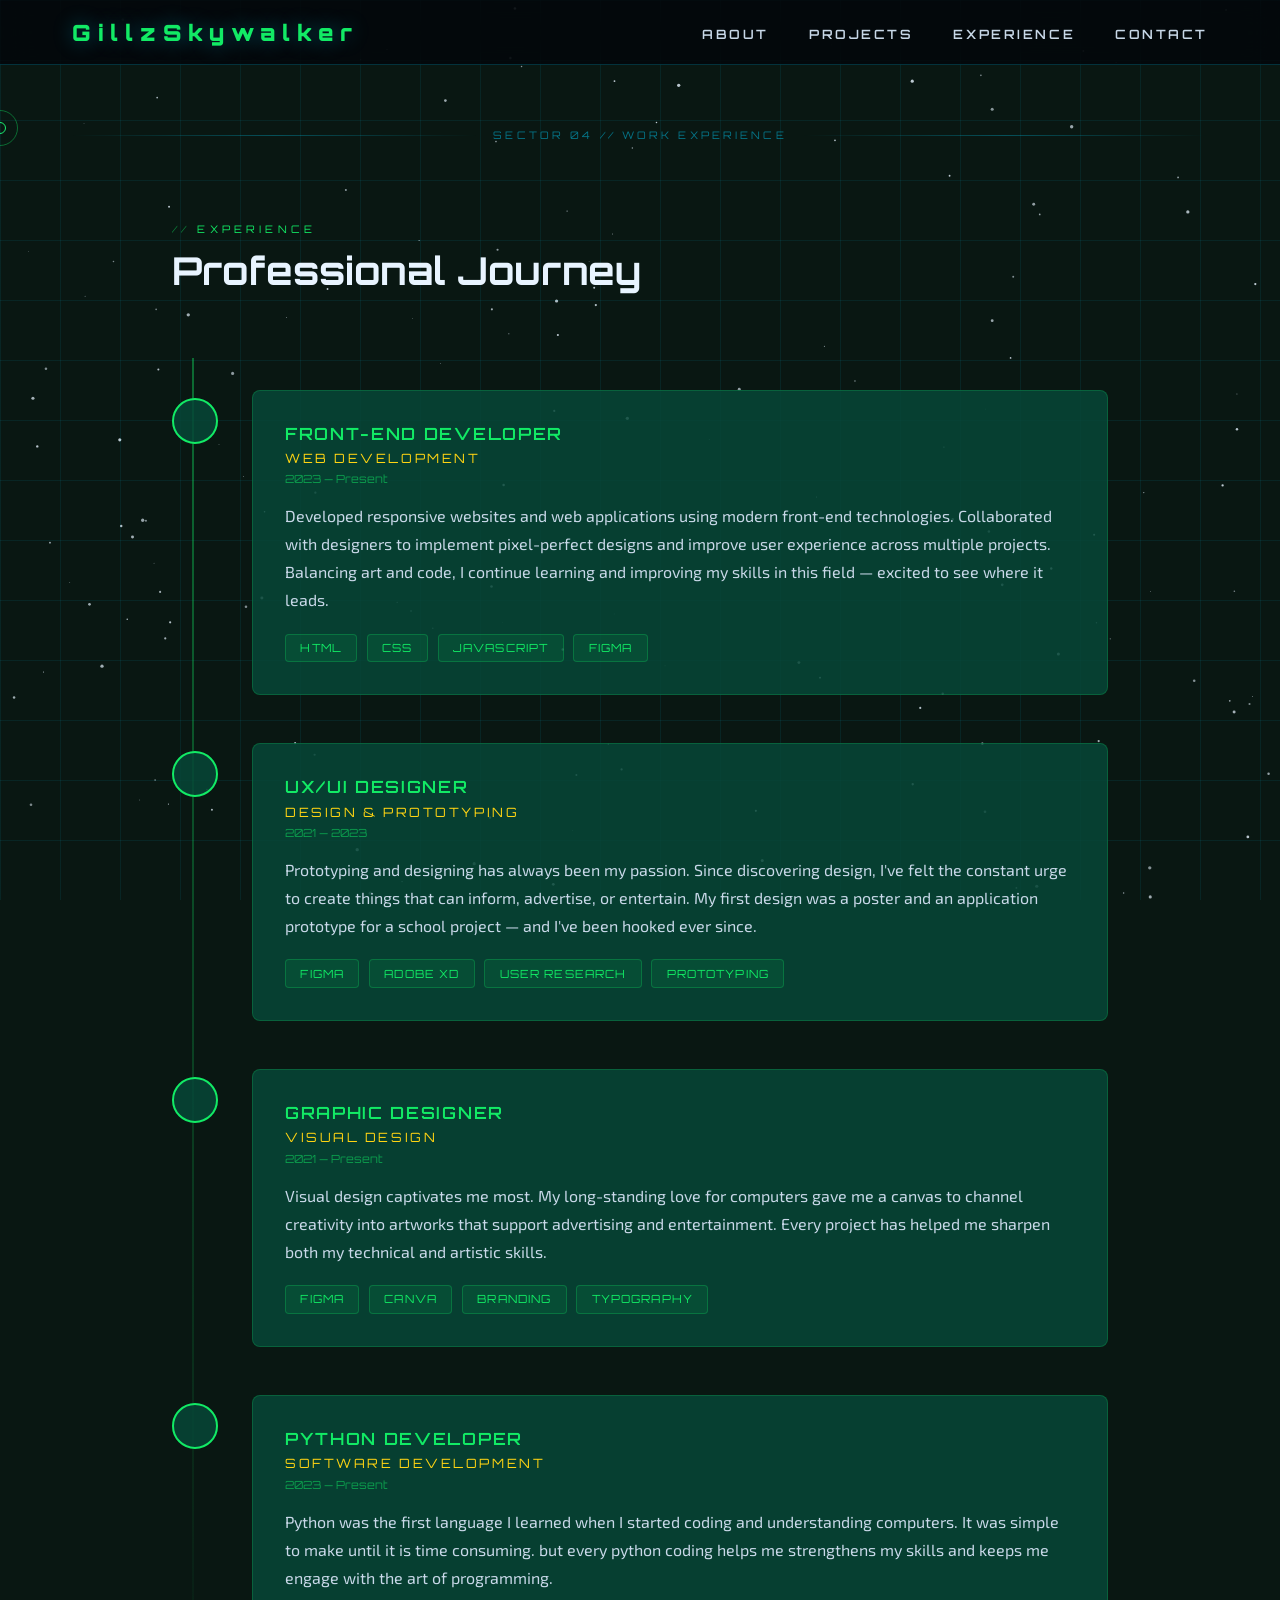
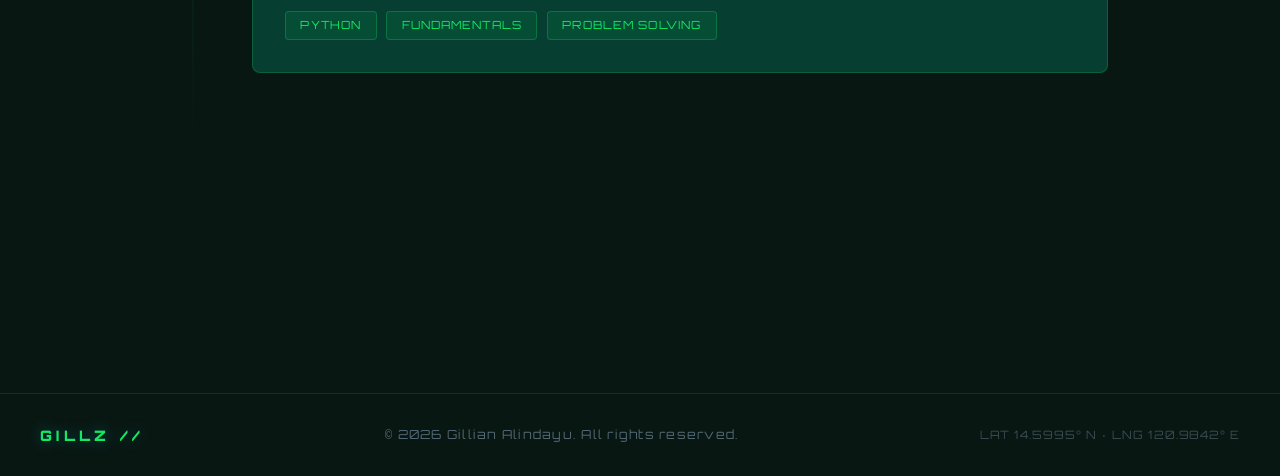
==== commit c62e5e7b: "Update experience.html" ====
--- a/experience.html
+++ b/experience.html
@@ -378,10 +378,7 @@
           <div class="role">Software Development</div>
           <div class="duration">2023 — Present</div>
           <p>
-            Python was the first language that truly clicked for me. Training myself to code not
-            only deepened my understanding of computers, but made problem-solving feel intuitive.
-            It's time-consuming at times, but every session strengthens my skills and keeps me
-            engaged with the craft of programming.
+           Python was the first language I learned when I started coding and understanding computers. It was simple to make until it is time consuming. but every python coding helps me strengthens my skills and keeps me engage with the art of programming. 
           </p>
           <div class="skills-list">
             <span class="skill-tag">Python</span>
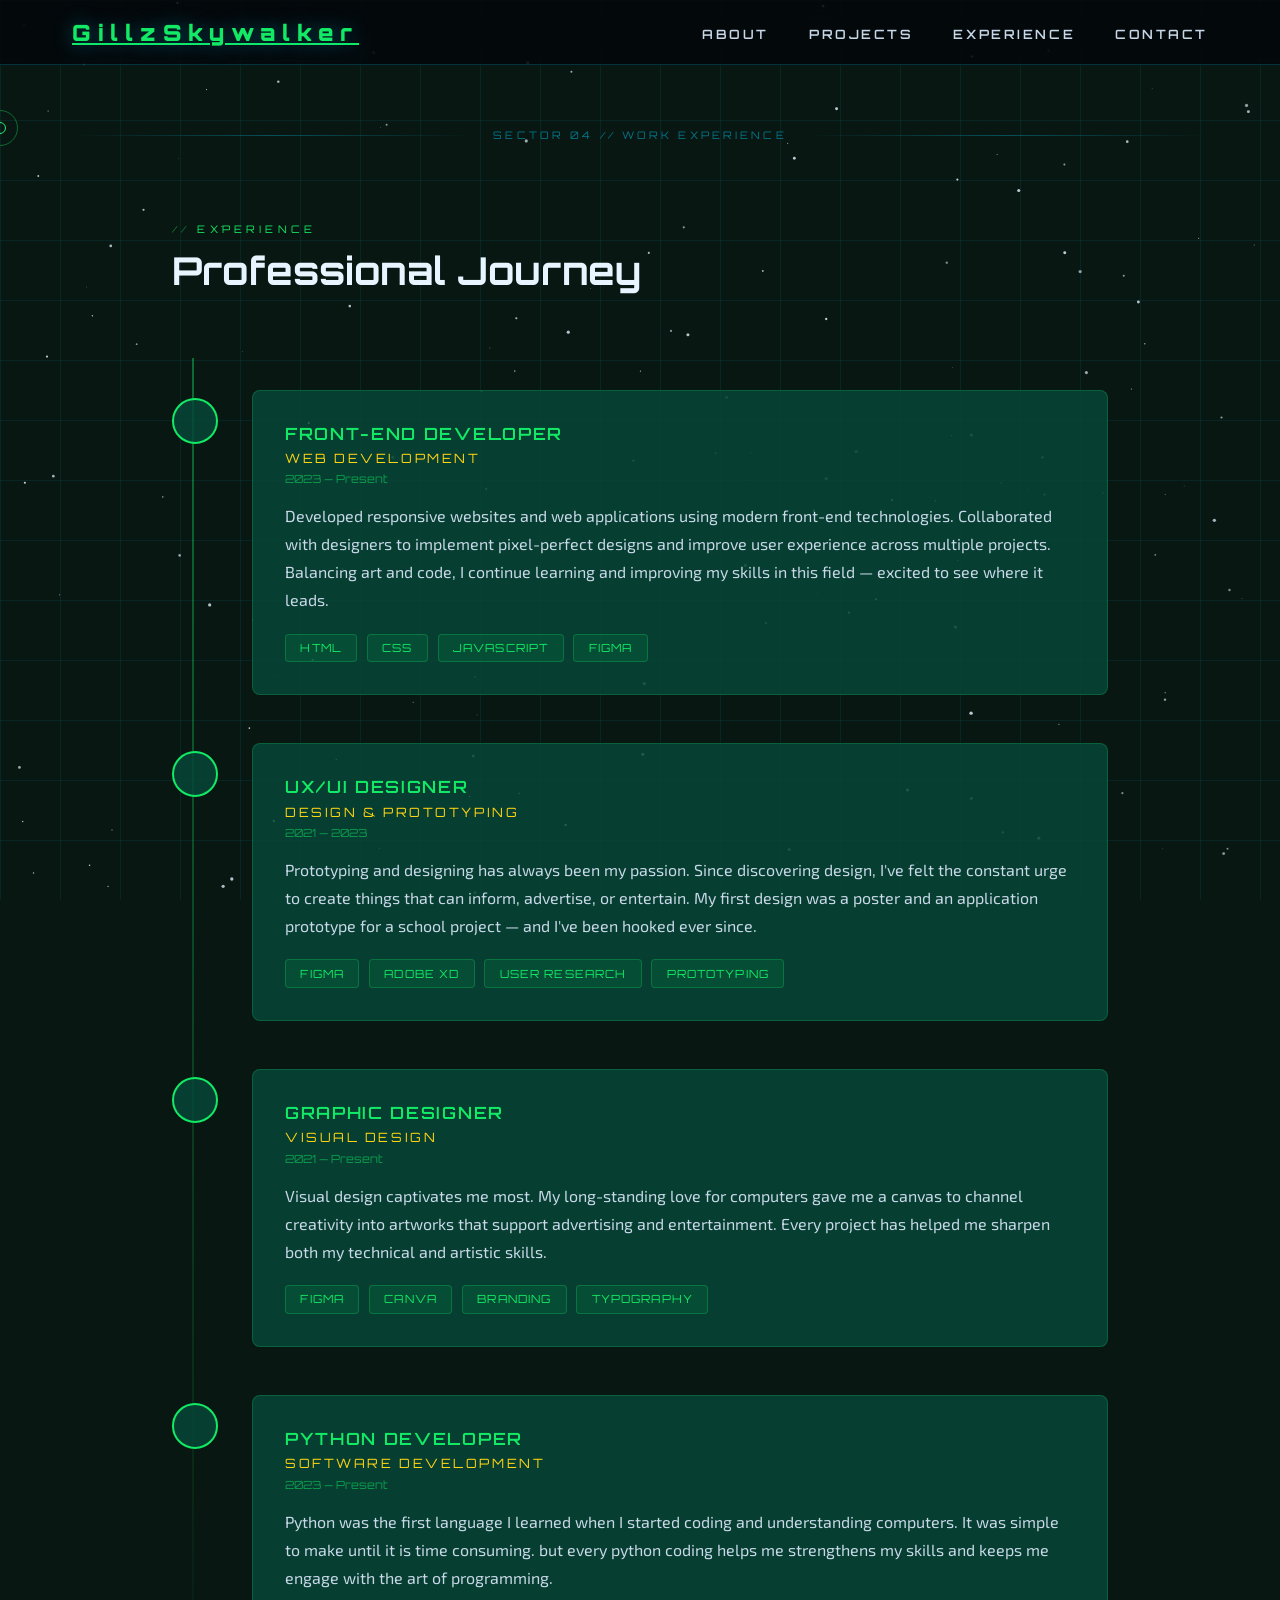
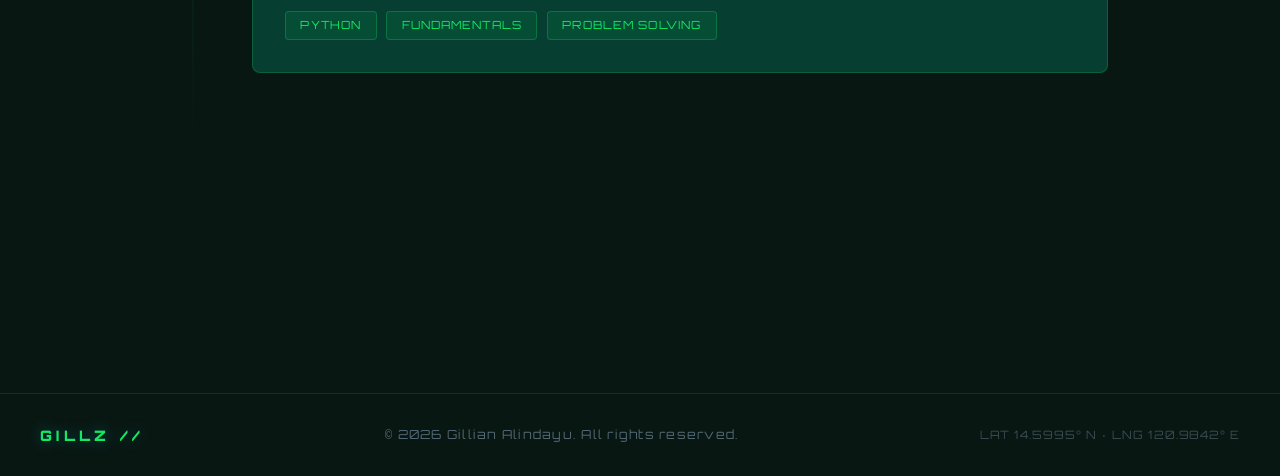
==== commit fedc6d95: "d" ====
--- a/experience.html
+++ b/experience.html
@@ -104,6 +104,14 @@
     }
     .nav-links a:hover { color: var(--cyan); }
 
+    .nav-toggle {
+      display: none;
+      background: none; border: 1px solid var(--cyan);
+      color: var(--cyan); padding: 0.3rem 0.6rem;
+      font-size: 1.1rem; cursor: pointer;
+      font-family: 'Orbitron', monospace;
+    }
+
     /* ── SECTION DIVIDER ── */
     .section-divider {
       display: flex; align-items: center; gap: 1rem;
@@ -266,8 +274,18 @@
 
     /* ── RESPONSIVE ── */
     @media (max-width: 768px) {
-      .nav-links { gap: 1.5rem; }
-      .nav-links a { font-size: 0.65rem; }
+      .nav-toggle { display: block; }
+      .nav-links {
+        display: none; position: absolute;
+        top: 64px; left: 0; right: 0;
+        background: rgba(2,4,9,0.97);
+        border-bottom: 1px solid rgba(0,212,255,0.15);
+        flex-direction: column; align-items: center;
+        gap: 0; padding: 1.5rem 0;
+      }
+      .nav-links.open { display: flex; }
+      .nav-links li { width: 100%; text-align: center; padding: 0.8rem 0; }
+
       .experience-section { padding: 4rem 1.5rem; }
       .timeline::before { display: none; }
       .experience-item { padding-left: 0; margin-bottom: 2rem; }
@@ -275,6 +293,11 @@
       .experience-card { padding: 1.5rem; }
       .footer-inner { flex-direction: column; text-align: center; }
     }
+    @media (max-width: 480px) {
+      .section-header .big-title { font-size: 2rem; }
+      .experience-card h3 { font-size: 0.95rem; }
+      .skill-tag { font-size: 0.65rem; padding: 0.3rem 0.7rem; }
+    }
   </style>
 </head>
 <body>
@@ -287,8 +310,9 @@
   <!-- NAV -->
   <header>
     <nav class="navbar">
-      <div class="brand">GillzSkywalker</div>
-      <ul class="nav-links">
+      <a href="index.html" class="brand">GillzSkywalker</a>
+      <button class="nav-toggle" id="navToggle">&#9776;</button>
+      <ul class="nav-links" id="navLinks">
         <li><a href="index.html#about">About</a></li>
         <li><a href="index.html#projects">Projects</a></li>
         <li><a href="experience.html">Experience</a></li>
@@ -413,6 +437,13 @@
       }, 80);
     });
 
+  // ── NAV TOGGLE ──
+  const navToggle = document.getElementById('navToggle');
+  const navLinks = document.getElementById('navLinks');
+  if(navToggle && navLinks) {
+    navToggle.addEventListener('click', () => navLinks.classList.toggle('open'));
+  }
+
     // ── STARFIELD ──
     const canvas = document.getElementById('starfield');
     const ctx    = canvas.getContext('2d');
